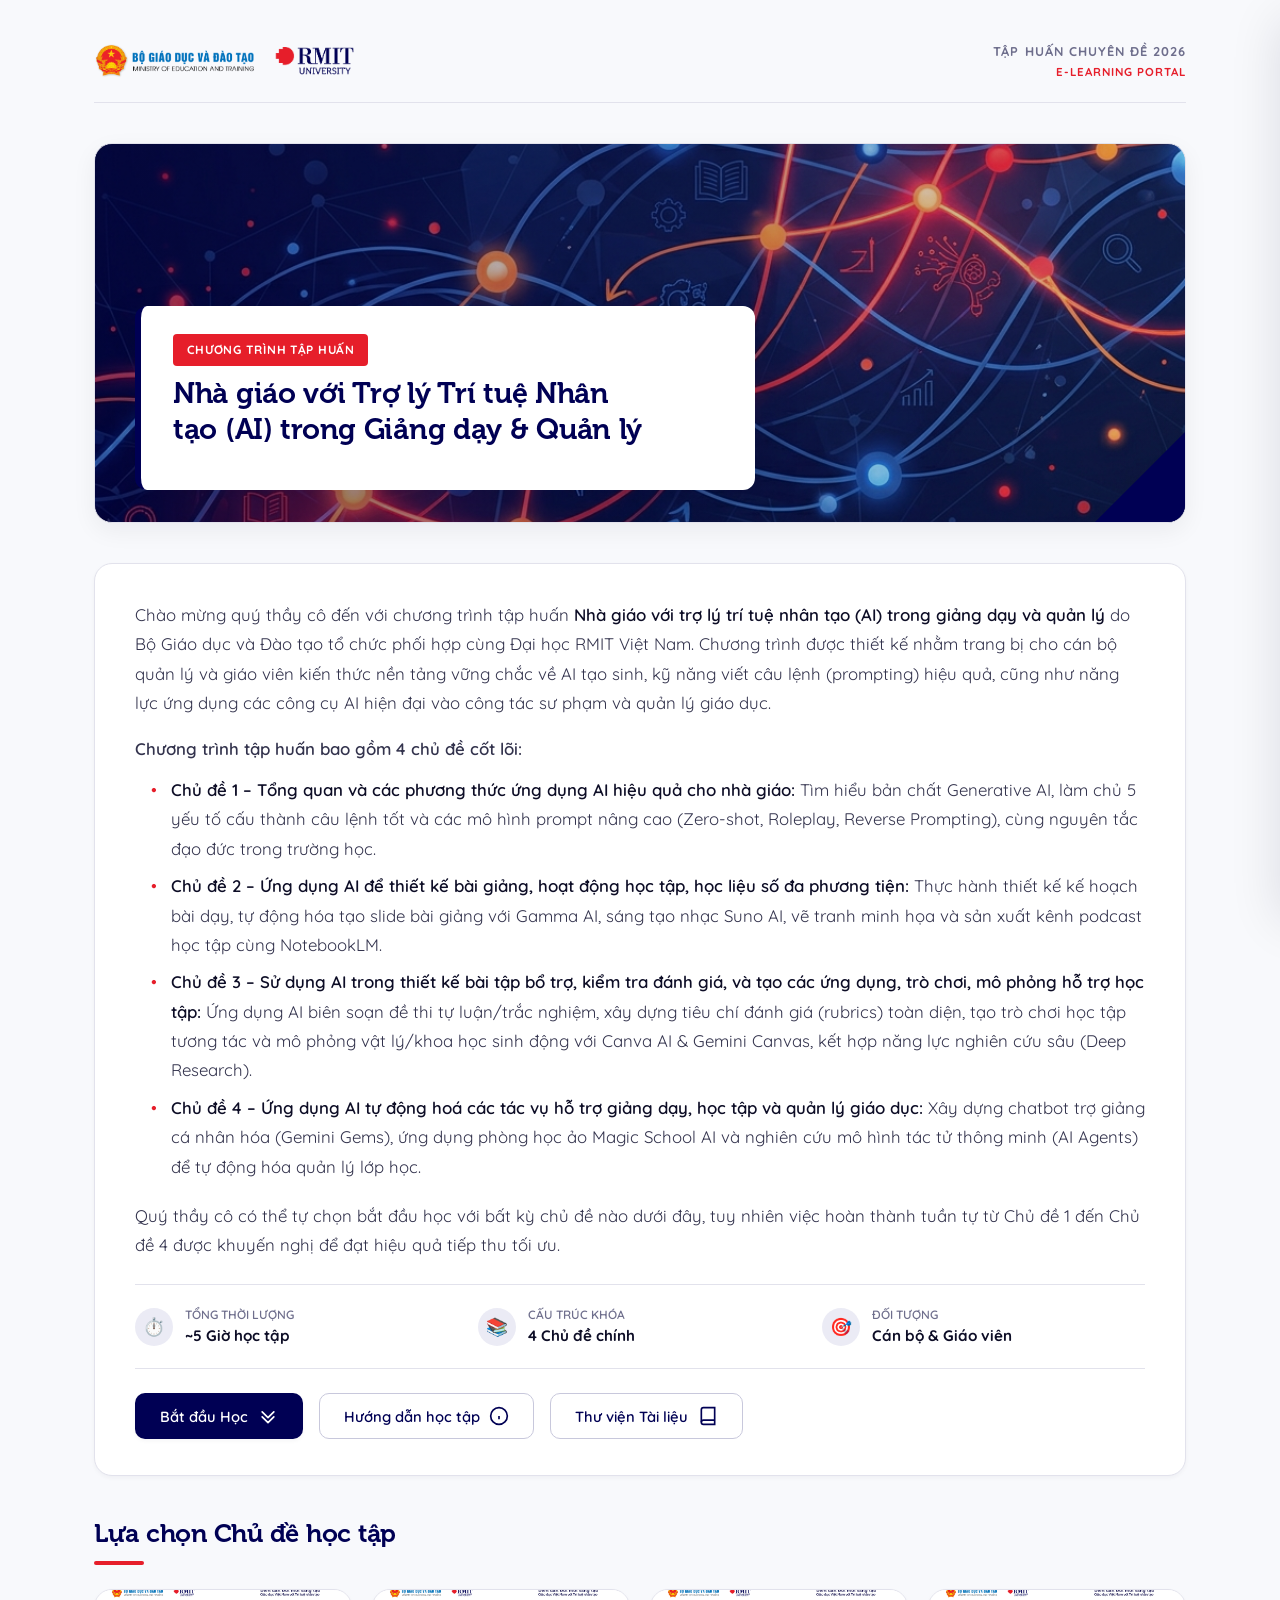
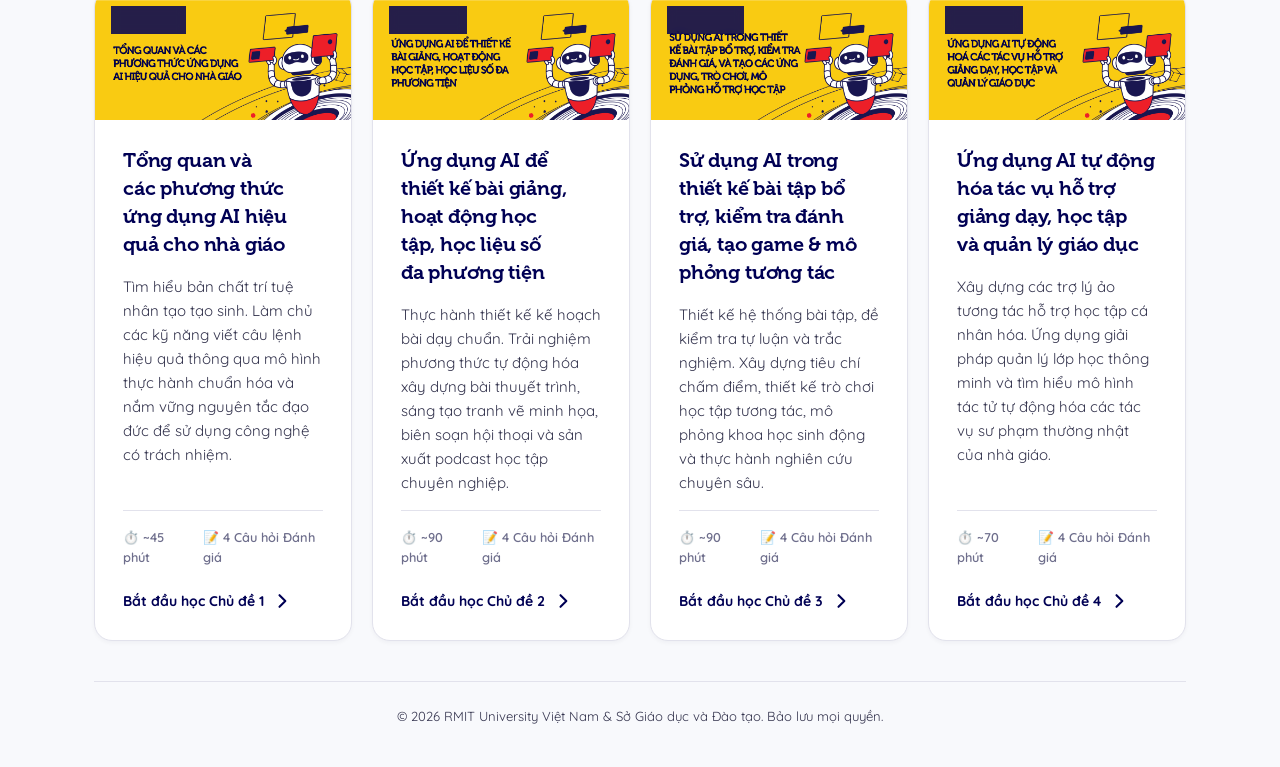
==== index.html @ 0f544765 "Initial release — EEAI2026 RMIT×MOET AI Teacher Training Portal 4 SCORM 1.2 modules (vanilla HTML/CS" ====
<!DOCTYPE html>
<html lang="vi">

<head>
  <meta charset="UTF-8">
  <meta name="viewport" content="width=device-width, initial-scale=1.0">
  <title>Trí tuệ Nhân tạo (AI) trong Giảng dạy & Quản lý - Cổng Khóa Học</title>

  <!-- Preconnect and load Google Fonts (Quicksand) -->
  <link rel="preconnect" href="https://fonts.googleapis.com">
  <link rel="preconnect" href="https://fonts.gstatic.com" crossorigin>
  <link href="https://fonts.googleapis.com/css2?family=Quicksand:wght@300;400;500;600;700&display=swap"
    rel="stylesheet">

  <link rel="stylesheet" href="styles.css?v=1">
</head>

<body>

  <div class="portal-container">

    <!-- Header Logo Section -->
    <header class="portal-header">
      <div class="logo-row">
        <img src="logo_MOET.png" class="logo-img logo-moet" alt="Logo Bộ Giáo dục và Đào tạo" />
        <img src="logo_RMIT.png" class="logo-img logo-rmit" alt="Logo RMIT" />
      </div>
      <div class="header-meta">
        Tập Huấn Chuyên Đề 2026<br>
        <span style="color: var(--rmit-red); font-size: 0.72rem;">E-Learning Portal</span>
      </div>
    </header>

    <!-- Canvas Style Title Banner -->
    <section class="course-banner">
      <div class="banner-overlay"></div>

      <div class="banner-card">
        <span class="banner-subtitle">Chương Trình Tập Huấn</span>
        <h1 class="banner-title">Nhà giáo với Trợ lý Trí tuệ Nhân tạo (AI) trong Giảng dạy & Quản lý</h1>
      </div>

      <div class="banner-brandmark"></div>
    </section>

    <!-- Course Quick Summary Card -->
    <section class="summary-card">
      <div class="summary-text">
        <p style="margin-bottom: 1rem;">
          Chào mừng quý thầy cô đến với chương trình tập huấn <strong>Nhà giáo với trợ lý trí tuệ nhân tạo (AI) trong
            giảng dạy và quản lý</strong> do Bộ Giáo dục và Đào tạo tổ chức phối hợp cùng Đại học RMIT Việt Nam. Chương
          trình được thiết kế nhằm trang bị cho cán bộ quản lý và giáo viên kiến thức nền tảng vững chắc về AI tạo sinh,
          kỹ năng viết câu lệnh (prompting) hiệu quả, cũng như năng lực ứng dụng các công cụ AI hiện đại vào công tác sư
          phạm và quản lý giáo dục.
        </p>
        <p style="margin-bottom: 0.75rem; font-weight: 600;">
          Chương trình tập huấn bao gồm 4 chủ đề cốt lõi:
        </p>
        <ul
          style="list-style-type: none; padding-left: 1rem; margin-bottom: 1.25rem; display: flex; flex-direction: column; gap: 0.5rem;">
          <li style="position: relative; padding-left: 1.25rem;">
            <span style="position: absolute; left: 0; color: var(--rmit-red);">•</span>
            <strong>Chủ đề 1 – Tổng quan và các phương thức ứng dụng AI hiệu quả cho nhà giáo:</strong> Tìm hiểu bản chất Generative AI, làm chủ 5 yếu tố
            cấu thành câu lệnh tốt và các mô hình prompt nâng cao (Zero-shot, Roleplay, Reverse Prompting), cùng nguyên
            tắc đạo đức trong trường học.
          </li>
          <li style="position: relative; padding-left: 1.25rem;">
            <span style="position: absolute; left: 0; color: var(--rmit-red);">•</span>
            <strong>Chủ đề 2 – Ứng dụng AI để thiết kế bài giảng, hoạt động học tập, học liệu số đa phương tiện:</strong> Thực hành thiết kế kế hoạch bài
            dạy, tự động hóa tạo slide bài giảng với Gamma AI, sáng tạo nhạc Suno AI, vẽ tranh minh họa và sản xuất kênh
            podcast học tập cùng NotebookLM.
          </li>
          <li style="position: relative; padding-left: 1.25rem;">
            <span style="position: absolute; left: 0; color: var(--rmit-red);">•</span>
            <strong>Chủ đề 3 – Sử dụng AI trong thiết kế bài tập bổ trợ, kiểm tra đánh giá, và tạo các ứng dụng, trò chơi, mô phỏng hỗ trợ học tập:</strong> Ứng dụng AI biên soạn đề thi tự
            luận/trắc nghiệm, xây dựng tiêu chí đánh giá (rubrics) toàn diện, tạo trò chơi học tập tương tác và mô phỏng
            vật lý/khoa học sinh động với Canva AI & Gemini Canvas, kết hợp năng lực nghiên cứu sâu (Deep Research).
          </li>
          <li style="position: relative; padding-left: 1.25rem;">
            <span style="position: absolute; left: 0; color: var(--rmit-red);">•</span>
            <strong>Chủ đề 4 – Ứng dụng AI tự động hoá các tác vụ hỗ trợ giảng dạy, học tập và quản lý giáo dục:</strong> Xây dựng chatbot trợ giảng cá nhân hóa (Gemini
            Gems), ứng dụng phòng học ảo Magic School AI và nghiên cứu mô hình tác tử thông minh (AI Agents) để tự động
            hóa quản lý lớp học.
          </li>
        </ul>
        <p>
          Quý thầy cô có thể tự chọn bắt đầu học với bất kỳ chủ đề nào dưới đây, tuy nhiên việc hoàn thành tuần tự từ
          Chủ đề 1 đến Chủ đề 4 được khuyến nghị để đạt hiệu quả tiếp thu tối ưu.
        </p>
      </div>

      <!-- Key Metadata Stats -->
      <div class="summary-meta-grid">
        <div class="meta-item">
          <div class="meta-icon">⏱️</div>
          <div class="meta-info">
            <span class="meta-label">Tổng thời lượng</span>
            <span class="meta-value">~5 Giờ học tập</span>
          </div>
        </div>
        <div class="meta-item">
          <div class="meta-icon">📚</div>
          <div class="meta-info">
            <span class="meta-label">Cấu trúc khóa</span>
            <span class="meta-value">4 Chủ đề chính</span>
          </div>
        </div>
        <div class="meta-item">
          <div class="meta-icon">🎯</div>
          <div class="meta-info">
            <span class="meta-label">Đối tượng</span>
            <span class="meta-value">Cán bộ & Giáo viên</span>
          </div>
        </div>
      </div>

      <!-- Quick Action Buttons -->
      <div class="button-group">
        <button class="btn btn-primary" id="btn-scroll-modules">
          Bắt đầu Học
          <svg class="icon" fill="none" stroke="currentColor" viewBox="0 0 24 24" stroke-width="2">
            <path stroke-linecap="round" stroke-linejoin="round" d="M19 13l-7 7-7-7m14-6l-7 7-7-7" />
          </svg>
        </button>
        <button class="btn btn-secondary" id="btn-open-guide">
          Hướng dẫn học tập
          <svg class="icon" fill="none" stroke="currentColor" viewBox="0 0 24 24" stroke-width="2">
            <circle cx="12" cy="12" r="10"></circle>
            <line x1="12" y1="16" x2="12" y2="12"></line>
            <line x1="12" y1="8" x2="12.01" y2="8"></line>
          </svg>
        </button>
        <button class="btn btn-secondary" id="btn-toggle-resources">
          Thư viện Tài liệu
          <svg class="icon" fill="none" stroke="currentColor" viewBox="0 0 24 24" stroke-width="2">
            <path d="M4 19.5A2.5 2.5 0 0 1 6.5 17H20" />
            <path d="M6.5 2H20v20H6.5A2.5 2.5 0 0 1 4 19.5v-15A2.5 2.5 0 0 1 6.5 2z" />
          </svg>
        </button>
      </div>
    </section>

    <!-- Modules Navigation Section -->
    <section class="modules-section" id="modules-selection">
      <div class="section-title-wrapper">
        <h2 class="section-title">Lựa chọn Chủ đề học tập</h2>
      </div>

      <div class="modules-grid">

        <!-- Module 1 Card -->
        <article class="module-card" data-url="module1_v5/index.html">
          <div class="module-img-container">
            <img src="home_ws1.png" alt="Chủ đề 1" class="module-img" />
            <span class="module-tag">Chủ đề 1</span>
          </div>
          <div class="module-card-body">
            <h3 class="module-title">
              <a href="module1_v5/index.html" class="module-title-link">Tổng quan và các phương thức ứng dụng AI hiệu
                quả cho nhà giáo</a>
            </h3>
            <p class="module-desc">
              Tìm hiểu bản chất trí tuệ nhân tạo tạo sinh. Làm chủ các kỹ năng viết câu lệnh hiệu quả thông qua mô hình
              thực hành chuẩn hóa và nắm vững nguyên tắc đạo đức để sử dụng công nghệ có trách nhiệm.
            </p>
            <div class="module-meta">
              <span class="module-meta-item">⏱️ ~45 phút</span>
              <span class="module-meta-item">📝 4 Câu hỏi Đánh giá</span>
            </div>
            <div class="module-btn-row">
              <span class="module-cta-btn">
                Bắt đầu học Chủ đề 1
                <svg class="icon" fill="none" stroke="currentColor" viewBox="0 0 24 24" stroke-width="2.5">
                  <path stroke-linecap="round" stroke-linejoin="round" d="M9 5l7 7-7 7" />
                </svg>
              </span>
            </div>
          </div>
        </article>

        <!-- Module 2 Card -->
        <article class="module-card" data-url="module2_v1/index.html">
          <div class="module-img-container">
            <img src="home_ws2.png" alt="Chủ đề 2" class="module-img" />
            <span class="module-tag">Chủ đề 2</span>
          </div>
          <div class="module-card-body">
            <h3 class="module-title">
              <a href="module2_v1/index.html" class="module-title-link">Ứng dụng AI để thiết kế bài giảng, hoạt động học
                tập, học liệu số đa phương tiện</a>
            </h3>
            <p class="module-desc">
              Thực hành thiết kế kế hoạch bài dạy chuẩn. Trải nghiệm phương thức tự động hóa xây dựng bài thuyết trình,
              sáng tạo tranh vẽ minh họa, biên soạn hội thoại và sản xuất podcast học tập chuyên nghiệp.
            </p>
            <div class="module-meta">
              <span class="module-meta-item">⏱️ ~90 phút</span>
              <span class="module-meta-item">📝 4 Câu hỏi Đánh giá</span>
            </div>
            <div class="module-btn-row">
              <span class="module-cta-btn">
                Bắt đầu học Chủ đề 2
                <svg class="icon" fill="none" stroke="currentColor" viewBox="0 0 24 24" stroke-width="2.5">
                  <path stroke-linecap="round" stroke-linejoin="round" d="M9 5l7 7-7 7" />
                </svg>
              </span>
            </div>
          </div>
        </article>

        <!-- Module 3 Card -->
        <article class="module-card" data-url="module3_v1/index.html">
          <div class="module-img-container">
            <img src="home_ws3.png" alt="Chủ đề 3" class="module-img" />
            <span class="module-tag">Chủ đề 3</span>
          </div>
          <div class="module-card-body">
            <h3 class="module-title">
              <a href="module3_v1/index.html" class="module-title-link">Sử dụng AI trong thiết kế bài tập bổ trợ, kiểm
                tra đánh giá, tạo game & mô phỏng tương tác</a>
            </h3>
            <p class="module-desc">
              Thiết kế hệ thống bài tập, đề kiểm tra tự luận và trắc nghiệm. Xây dựng tiêu chí chấm điểm, thiết kế trò
              chơi học tập tương tác, mô phỏng khoa học sinh động và thực hành nghiên cứu chuyên sâu.
            </p>
            <div class="module-meta">
              <span class="module-meta-item">⏱️ ~90 phút</span>
              <span class="module-meta-item">📝 4 Câu hỏi Đánh giá</span>
            </div>
            <div class="module-btn-row">
              <span class="module-cta-btn">
                Bắt đầu học Chủ đề 3
                <svg class="icon" fill="none" stroke="currentColor" viewBox="0 0 24 24" stroke-width="2.5">
                  <path stroke-linecap="round" stroke-linejoin="round" d="M9 5l7 7-7 7" />
                </svg>
              </span>
            </div>
          </div>
        </article>

        <!-- Module 4 Card -->
        <article class="module-card" data-url="module4_v1/index.html">
          <div class="module-img-container">
            <img src="home_ws4.png" alt="Chủ đề 4" class="module-img" />
            <span class="module-tag">Chủ đề 4</span>
          </div>
          <div class="module-card-body">
            <h3 class="module-title">
              <a href="module4_v1/index.html" class="module-title-link">Ứng dụng AI tự động hóa tác vụ hỗ trợ giảng dạy,
                học tập và quản lý giáo dục</a>
            </h3>
            <p class="module-desc">
              Xây dựng các trợ lý ảo tương tác hỗ trợ học tập cá nhân hóa. Ứng dụng giải pháp quản lý lớp học thông minh
              và tìm hiểu mô hình tác tử tự động hóa các tác vụ sư phạm thường nhật của nhà giáo.
            </p>
            <div class="module-meta">
              <span class="module-meta-item">⏱️ ~70 phút</span>
              <span class="module-meta-item">📝 4 Câu hỏi Đánh giá</span>
            </div>
            <div class="module-btn-row">
              <span class="module-cta-btn">
                Bắt đầu học Chủ đề 4
                <svg class="icon" fill="none" stroke="currentColor" viewBox="0 0 24 24" stroke-width="2.5">
                  <path stroke-linecap="round" stroke-linejoin="round" d="M9 5l7 7-7 7" />
                </svg>
              </span>
            </div>
          </div>
        </article>

      </div>
    </section>

    <!-- Footer Copyright -->
    <footer class="portal-footer">
      <p>&copy; 2026 RMIT University Việt Nam &amp; Sở Giáo dục và Đào tạo. Bảo lưu mọi quyền.</p>
    </footer>

  </div>

  <!-- Resource Library Drawer Overlay & Panel -->
  <div class="drawer-overlay" id="resources-drawer-overlay"></div>
  <aside class="drawer" id="resources-drawer">
    <div class="drawer-header">
      <h3>Thư viện Tài liệu Tham khảo</h3>
      <button class="btn-close" id="btn-close-resources" aria-label="Đóng thư viện">&times;</button>
    </div>
    <div class="drawer-content">

      <div class="resource-section">
        <h4>Tài liệu Chủ đề 1</h4>
        <ul class="resource-list">
          <li>
            <a href="https://aiforeducation.io/" target="_blank" rel="noopener noreferrer" class="resource-link">
              <span class="file-icon">🌐</span>
              <div class="resource-info">
                <span class="res-title">Sổ tay hướng dẫn viết Prompt</span>
                <span class="res-desc">Tổng hợp kỹ năng viết prompt và các mẫu câu lệnh thực tế từ AI for
                  Education.</span>
              </div>
            </a>
          </li>
          <li>
            <a href="https://www.youtube.com/watch?v=RajKtdz9TYw" target="_blank" rel="noopener noreferrer"
              class="resource-link">
              <span class="file-icon">📺</span>
              <div class="resource-info">
                <span class="res-title">Video: Tổng quan về AI tạo sinh</span>
                <span class="res-desc">Tìm hiểu nguyên lý cơ bản đằng sau các chatbot AI phổ biến.</span>
              </div>
            </a>
          </li>
          <li>
            <a href="https://www.youtube.com/watch?v=7GvIjNuJXMk" target="_blank" rel="noopener noreferrer"
              class="resource-link">
              <span class="file-icon">📺</span>
              <div class="resource-info">
                <span class="res-title">Video: AI hỗ trợ soạn giáo án</span>
                <span class="res-desc">Minh họa thực tế AI hỗ trợ lên kế hoạch hoạt động nhóm.</span>
              </div>
            </a>
          </li>
        </ul>
      </div>

      <div class="resource-section">
        <h4>Tài liệu Chủ đề 2 (Tải file PDF)</h4>
        <ul class="resource-list">
          <li>
            <a href="./module2_v1/module2_p1.pdf" target="_blank" class="resource-link">
              <span class="file-icon">📕</span>
              <div class="resource-info">
                <span class="res-title">PDF: Lập kế hoạch bài dạy</span>
                <span class="res-desc">Tài liệu chi tiết hướng dẫn giáo án minh họa vòng tuần hoàn của nước.</span>
              </div>
            </a>
          </li>
          <li>
            <a href="./module2_v1/module2_p2.pdf" target="_blank" class="resource-link">
              <span class="file-icon">📙</span>
              <div class="resource-info">
                <span class="res-title">PDF: Thiết kế Slide bằng Gamma AI</span>
                <span class="res-desc">Hướng dẫn chi tiết các bước tạo bài thuyết trình tự động chỉ trong vài
                  phút.</span>
              </div>
            </a>
          </li>
          <li>
            <a href="./module2_v1/module2_p3.pdf" target="_blank" class="resource-link">
              <span class="file-icon">📘</span>
              <div class="resource-info">
                <span class="res-title">PDF: Tạo Học liệu Số đa phương tiện</span>
                <span class="res-desc">Hướng dẫn sử dụng Suno AI, tạo tranh vẽ, và viết hội thoại thông minh.</span>
              </div>
            </a>
          </li>
          <li>
            <a href="./module2_v1/module2_p4.pdf" target="_blank" class="resource-link">
              <span class="file-icon">📗</span>
              <div class="resource-info">
                <span class="res-title">PDF: Tạo Podcast bằng NotebookLM</span>
                <span class="res-desc">Hướng dẫn nạp tư liệu giáo khoa và tạo kênh audio đối thoại tự động.</span>
              </div>
            </a>
          </li>
        </ul>
      </div>

    </div>
  </aside>

  <!-- Program Guide Modal Overlay & Panel -->
  <div class="modal-overlay" id="guide-modal-overlay">
    <div class="modal">
      <div class="modal-header">
        <h3>Hướng dẫn Chương trình Tập huấn</h3>
        <button class="btn-close" id="btn-close-guide" aria-label="Đóng hướng dẫn">&times;</button>
      </div>
      <div class="modal-body">

        <div class="guide-block">
          <h4>🎯 Mục tiêu tập huấn</h4>
          <p>Trang bị kiến thức và kỹ năng thực tế giúp cán bộ quản lý, giáo viên ứng dụng AI hiệu quả nhằm giảm tải
            thời gian chuẩn bị học liệu, thiết kế hoạt động học tập phong phú, thu hút học sinh và nâng cao hiệu quả
            quản trị lớp học.</p>
        </div>

        <div class="guide-block">
          <h4>💡 Hướng dẫn lộ trình học</h4>
          <ul>
            <li>Khóa học gồm 4 chủ đề chính chạy độc lập. Quý thầy cô có thể tự chọn bắt đầu học ở bất kỳ chủ đề nào.
            </li>
            <li>Khuyến nghị học theo lộ trình tuần tự từ Chủ đề 1 (Nền tảng & Viết prompt) đến Chủ đề 4 (Tự động hóa &
              AI Agent) để tích lũy kiến thức liền mạch và toàn diện nhất.</li>
          </ul>
        </div>

        <div class="guide-block">
          <h4>✔️ Tiêu chí hoàn thành</h4>
          <p>Ở cuối mỗi chủ đề học tập sẽ có phần Đánh giá ngắn (Quiz) gồm 4 câu hỏi. Thầy cô cần hoàn thành với điểm số
            tối thiểu <strong>75% (đúng 3/4 câu trở lên)</strong> để được hệ thống ghi nhận hoàn thành chủ đề đó.</p>
        </div>

      </div>
      <div class="modal-footer">
        <button class="btn btn-primary" id="btn-close-guide-footer">Tôi đã hiểu</button>
      </div>
    </div>
  </div>

  <script src="app.js?v=1"></script>
</body>

</html>
---- styles.css ----
/* ============================================================
   Course Navigation Landing Page — RMIT E-Learning Portal
   Audience: Vietnamese teachers. Clean, premium, modern.
   ============================================================ */

/* MuseoRMITVN — RMIT brand heading font (all weights) */
@font-face {
  font-family: 'MuseoRMITVN';
  src: url('Font/MuseoRMITVN-300.otf') format('opentype');
  font-weight: 300;
  font-style: normal;
  font-display: swap;
}
@font-face {
  font-family: 'MuseoRMITVN';
  src: url('Font/MuseoRMITVN-500.otf') format('opentype');
  font-weight: 500;
  font-style: normal;
  font-display: swap;
}
@font-face {
  font-family: 'MuseoRMITVN';
  src: url('Font/MuseoRMITVN-700.otf') format('opentype');
  font-weight: 700;
  font-style: normal;
  font-display: swap;
}

/* ---------- Design Tokens ---------- */
:root {
  /* — RMIT Brand Colours — */
  --rmit-blue: #000054;      /* RMIT Blue — primary */
  --rmit-red:  #E61E2A;      /* RMIT Red  — accent  */

  /* Neutrals */
  --bg:       #F8F9FC;       /* Light, clean slate background */
  --panel:    #ffffff;
  --bg-soft:  #F4F4F9;
  --bg-softer:#FAFAFC;

  /* Ink / text */
  --ink:   #0d0d26;          /* Ink — deep navy/black */
  --ink-2: #33334d;          /* body text */
  --ink-3: #6e6e8c;          /* muted labels */

  /* Lines */
  --line:   #E2E2EC;
  --line-2: #C8C8DC;

  /* Brand Interaction */
  --brand:       #000054;
  --brand-hover: #00003A;
  --brand-ink:   #000054;
  --brand-tint:  #EBEBF5;
  --brand-tint-2:#D6D6EC;

  /* Accent (RMIT Red) */
  --accent:       #E61E2A;
  --accent-hover: #C4191F;
  --accent-tint:  #FDECED;

  /* Semantic */
  --ok:      #1A7D4F;
  --ok-tint: #E7F3EC;

  /* Effects */
  --ring:      0 0 0 4px rgba(0, 0, 84, 0.14);
  --shadow-sm: 0 2px 4px rgba(0, 0, 40, 0.04);
  --shadow-md: 0 8px 24px rgba(0, 0, 40, 0.06);
  --shadow-lg: 0 20px 48px rgba(0, 0, 40, 0.12);

  /* Radius */
  --border-radius-sm: 8px;
  --border-radius-md: 12px;
  --border-radius-lg: 18px;

  --transition-speed: 0.4s;
  --transition-cubic: cubic-bezier(0.25, 1, 0.5, 1);
}

/* ---------- Basic Reset & Layout ---------- */
* { box-sizing: border-box; margin: 0; padding: 0; }

body {
  font-family: 'Quicksand', -apple-system, BlinkMacSystemFont, 'Segoe UI', Roboto, sans-serif;
  background-color: var(--bg);
  color: var(--ink);
  min-height: 100vh;
  display: flex;
  flex-direction: column;
  -webkit-font-smoothing: antialiased;
  text-rendering: optimizeLegibility;
  font-size: 16px;
  line-height: 1.6;
}

h1, h2, h3, h4, h5, h6 {
  font-family: 'MuseoRMITVN', 'Quicksand', Georgia, serif;
  font-weight: 500;
  letter-spacing: -0.01em;
  color: var(--rmit-blue);
  text-wrap: balance;
}

p {
  color: var(--ink-2);
}

strong { font-weight: 600; color: var(--ink); }
a { color: var(--brand); text-decoration: none; }

/* ---------- Main Container ---------- */
.portal-container {
  width: 100%;
  max-width: 1140px;
  margin: 0 auto;
  padding: 2.5rem 1.5rem;
  display: flex;
  flex-direction: column;
  gap: 2.5rem;
}

/* ---------- Logo Header Row ---------- */
.portal-header {
  display: flex;
  justify-content: space-between;
  align-items: center;
  border-bottom: 1px solid var(--line);
  padding-bottom: 1.25rem;
}

.logo-row {
  display: flex;
  align-items: center;
  gap: 0.85rem;
}

.logo-img {
  height: auto;
  max-height: 42px;
  object-fit: contain;
}

.logo-moet {
  max-width: 160px;
}

.logo-rmit {
  max-width: 110px;
}

.header-meta {
  font-size: 0.8rem;
  font-weight: 700;
  text-transform: uppercase;
  letter-spacing: 0.08em;
  color: var(--ink-3);
  text-align: right;
}

/* ---------- Course Banner (Canvas Style) ---------- */
.course-banner {
  position: relative;
  width: 100%;
  height: 380px;
  border-radius: var(--border-radius-lg);
  background: url('course_banner_bg.png') no-repeat center center;
  background-size: cover;
  border: 1px solid var(--line);
  box-shadow: var(--shadow-md);
  overflow: hidden;
}

.banner-overlay {
  position: absolute;
  inset: 0;
  background: linear-gradient(to right, rgba(0, 0, 84, 0.4), rgba(0, 0, 84, 0.1));
}

/* Floating Banner Card */
.banner-card {
  position: absolute;
  bottom: 2rem;
  left: 2.5rem;
  right: 2.5rem;
  max-width: 620px;
  background: var(--panel);
  padding: 1.75rem 2rem;
  border-radius: var(--border-radius-md);
  box-shadow: var(--shadow-lg);
  border-left: 6px solid var(--rmit-blue);
  z-index: 10;
  animation: slideInUp 0.8s var(--transition-cubic) both;
}

.banner-title {
  font-size: 1.8rem;
  font-weight: 700;
  color: var(--rmit-blue);
  line-height: 1.25;
  margin-bottom: 0.75rem;
}

.banner-subtitle {
  display: inline-block;
  background: var(--rmit-red);
  color: white;
  padding: 0.4rem 0.85rem;
  border-radius: 4px;
  font-size: 0.75rem;
  font-weight: 700;
  letter-spacing: 0.06em;
  text-transform: uppercase;
  margin-bottom: 0.75rem;
}

/* Corner RMIT Brandmark in Banner */
.banner-brandmark {
  position: absolute;
  bottom: 0;
  right: 0;
  width: 90px;
  height: 90px;
  background: var(--rmit-blue);
  clip-path: polygon(100% 0, 0 100%, 100% 100%);
  display: flex;
  align-items: flex-end;
  justify-content: flex-end;
  padding: 0.75rem;
  z-index: 5;
}

.banner-brandmark img {
  width: 32px;
  height: auto;
}

/* ---------- Quick Summary Card ---------- */
.summary-card {
  background: var(--panel);
  border: 1px solid var(--line);
  border-radius: var(--border-radius-lg);
  padding: 2.25rem 2.5rem;
  box-shadow: var(--shadow-sm);
  display: flex;
  flex-direction: column;
  gap: 1.5rem;
}

.summary-text {
  font-size: 1.05rem;
  line-height: 1.75;
  color: var(--ink-2);
}

.summary-meta-grid {
  display: grid;
  grid-template-columns: repeat(auto-fit, minmax(200px, 1fr));
  gap: 1.25rem;
  padding: 1.25rem 0;
  border-top: 1px solid var(--line);
  border-bottom: 1px solid var(--line);
}

.meta-item {
  display: flex;
  align-items: center;
  gap: 0.75rem;
}

.meta-icon {
  width: 38px;
  height: 38px;
  border-radius: 50%;
  background: var(--brand-tint);
  display: flex;
  align-items: center;
  justify-content: center;
  color: var(--brand);
  font-size: 1.1rem;
}

.meta-info {
  display: flex;
  flex-direction: column;
}

.meta-label {
  font-size: 0.75rem;
  color: var(--ink-3);
  font-weight: 600;
  text-transform: uppercase;
}

.meta-value {
  font-size: 0.95rem;
  font-weight: 700;
  color: var(--ink);
}

/* Action Buttons Group */
.button-group {
  display: flex;
  gap: 1rem;
  flex-wrap: wrap;
}

.btn {
  display: inline-flex;
  align-items: center;
  justify-content: center;
  gap: 0.6rem;
  padding: 0.75rem 1.5rem;
  font-family: inherit;
  font-weight: 600;
  font-size: 0.92rem;
  border-radius: 10px;
  border: 1px solid transparent;
  cursor: pointer;
  transition: all 0.22s var(--transition-cubic);
}

.btn-primary {
  background-color: var(--brand);
  color: white;
  box-shadow: var(--shadow-sm);
}

.btn-primary:hover {
  background-color: var(--brand-hover);
  transform: translateY(-2px);
  box-shadow: 0 4px 12px rgba(0, 0, 84, 0.2);
}

.btn-secondary {
  background-color: var(--panel);
  color: var(--brand);
  border-color: var(--line-2);
}

.btn-secondary:hover {
  background-color: var(--bg-soft);
  border-color: var(--brand);
  transform: translateY(-2px);
}

.icon {
  width: 20px;
  height: 20px;
}

/* ---------- Modules Section ---------- */
.section-title-wrapper {
  margin-bottom: 1.5rem;
}

.section-title {
  font-size: 1.6rem;
  font-weight: 700;
  color: var(--rmit-blue);
  position: relative;
  display: inline-block;
  padding-bottom: 0.5rem;
}

.section-title::after {
  content: "";
  position: absolute;
  left: 0;
  bottom: 0;
  width: 50px;
  height: 4px;
  background: var(--rmit-red);
  border-radius: 2px;
}

.modules-grid {
  display: grid;
  grid-template-columns: repeat(4, 1fr);
  gap: 1.25rem;
}

.module-card {
  background: var(--panel);
  border: 1px solid var(--line);
  border-radius: var(--border-radius-lg);
  overflow: hidden;
  box-shadow: var(--shadow-sm);
  display: flex;
  flex-direction: column;
  transition: all 0.3s var(--transition-cubic);
  cursor: pointer;
}

.module-card:hover {
  transform: translateY(-6px);
  border-color: var(--brand-tint-2);
  box-shadow: var(--shadow-lg);
}

.module-img-container {
  width: 100%;
  height: 130px;
  position: relative;
  overflow: hidden;
  background: var(--bg-soft);
}

.module-img {
  width: 100%;
  height: 100%;
  object-fit: cover;
  transition: transform 0.5s var(--transition-cubic);
}

.module-card:hover .module-img {
  transform: scale(1.04);
}

.module-tag {
  position: absolute;
  top: 1rem;
  left: 1rem;
  background: rgba(0, 0, 84, 0.85);
  backdrop-filter: blur(4px);
  color: white;
  padding: 0.3rem 0.75rem;
  border-radius: 99px;
  font-size: 0.72rem;
  font-weight: 700;
  letter-spacing: 0.03em;
  text-transform: uppercase;
}

.module-card-body {
  padding: 1.75rem;
  display: flex;
  flex-direction: column;
  flex: 1;
  gap: 0.9rem;
}

.module-title {
  min-height: 7rem;
  display: flex;
  align-items: flex-start;
}

.module-title-link {
  font-size: 1.25rem;
  font-weight: 700;
  color: var(--rmit-blue);
  line-height: 1.4;
  text-decoration: underline;
  text-decoration-color: transparent;
  transition: text-decoration-color 0.2s, color 0.2s;
}

.module-card:hover .module-title-link {
  color: var(--accent);
  text-decoration-color: var(--accent);
}

.module-desc {
  font-size: 0.94rem;
  color: var(--ink-2);
  line-height: 1.6;
  flex: 1;
}

.module-meta {
  display: flex;
  gap: 1rem;
  font-size: 0.8rem;
  color: var(--ink-3);
  font-weight: 600;
  border-top: 1px solid var(--line);
  padding-top: 1rem;
}

.module-meta-item {
  display: flex;
  align-items: center;
  gap: 0.4rem;
}

.module-btn-row {
  display: flex;
  justify-content: flex-start;
  margin-top: 0.5rem;
}

.module-cta-btn {
  display: inline-flex;
  align-items: center;
  gap: 0.5rem;
  font-weight: 700;
  font-size: 0.88rem;
  color: var(--brand);
  transition: all 0.2s;
}

.module-card:hover .module-cta-btn {
  color: var(--accent);
}

.module-cta-btn svg {
  transition: transform 0.2s;
}

.module-card:hover .module-cta-btn svg {
  transform: translateX(4px);
}

/* ---------- Drawer Component (Tài liệu tham khảo) ---------- */
.drawer-overlay {
  position: fixed;
  inset: 0;
  background: rgba(0, 0, 40, 0.45);
  backdrop-filter: blur(4px);
  z-index: 998;
  opacity: 0;
  pointer-events: none;
  transition: opacity 0.3s ease;
}

.drawer-overlay.open {
  opacity: 1;
  pointer-events: auto;
}

.drawer {
  position: fixed;
  top: 0;
  right: 0;
  bottom: 0;
  width: 100%;
  max-width: 440px;
  background: var(--panel);
  z-index: 999;
  box-shadow: var(--shadow-lg);
  display: flex;
  flex-direction: column;
  transform: translateX(100%);
  transition: transform var(--transition-speed) var(--transition-cubic);
}

.drawer.open {
  transform: translateX(0);
}

.drawer-header {
  padding: 1.5rem;
  border-bottom: 1px solid var(--line);
  display: flex;
  justify-content: space-between;
  align-items: center;
}

.drawer-header h3 {
  font-size: 1.2rem;
  font-weight: 700;
  color: var(--rmit-blue);
}

.btn-close {
  background: none;
  border: none;
  font-size: 1.8rem;
  font-weight: 300;
  cursor: pointer;
  color: var(--ink-3);
  transition: color 0.2s;
  width: 36px;
  height: 36px;
  display: flex;
  align-items: center;
  justify-content: center;
  border-radius: 50%;
}

.btn-close:hover {
  color: var(--accent);
  background: var(--bg-soft);
}

.drawer-content {
  padding: 1.5rem;
  overflow-y: auto;
  flex: 1;
  display: flex;
  flex-direction: column;
  gap: 1.5rem;
}

.resource-section {
  display: flex;
  flex-direction: column;
  gap: 0.8rem;
}

.resource-section h4 {
  font-size: 0.88rem;
  text-transform: uppercase;
  letter-spacing: 0.05em;
  color: var(--rmit-red);
  font-weight: 700;
  border-bottom: 1px solid var(--line);
  padding-bottom: 0.4rem;
}

.resource-list {
  list-style: none;
  display: flex;
  flex-direction: column;
  gap: 0.75rem;
}

.resource-link {
  display: flex;
  align-items: flex-start;
  gap: 0.85rem;
  padding: 0.75rem;
  border-radius: var(--border-radius-sm);
  background: var(--bg-softer);
  border: 1px solid var(--line);
  transition: all 0.2s;
}

.resource-link:hover {
  background: var(--brand-tint);
  border-color: var(--brand-tint-2);
}

.file-icon {
  font-size: 1.3rem;
  flex-shrink: 0;
  margin-top: 0.1rem;
}

.resource-info {
  display: flex;
  flex-direction: column;
  gap: 0.2rem;
}

.res-title {
  font-size: 0.9rem;
  font-weight: 600;
  color: var(--ink);
}

.res-desc {
  font-size: 0.78rem;
  color: var(--ink-3);
  line-height: 1.4;
}

/* ---------- Modal Component (Hướng dẫn chương trình) ---------- */
.modal-overlay {
  position: fixed;
  inset: 0;
  background: rgba(0, 0, 40, 0.45);
  backdrop-filter: blur(4px);
  z-index: 998;
  opacity: 0;
  pointer-events: none;
  transition: opacity 0.3s ease;
  display: flex;
  align-items: center;
  justify-content: center;
  padding: 1.5rem;
}

.modal-overlay.open {
  opacity: 1;
  pointer-events: auto;
}

.modal {
  background: var(--panel);
  border-radius: var(--border-radius-lg);
  width: 100%;
  max-width: 600px;
  max-height: 85vh;
  box-shadow: var(--shadow-lg);
  border: 1px solid var(--line);
  display: flex;
  flex-direction: column;
  transform: scale(0.95);
  opacity: 0;
  transition: all 0.3s var(--transition-cubic);
}

.modal-overlay.open .modal {
  transform: scale(1);
  opacity: 1;
}

.modal-header {
  padding: 1.5rem 1.75rem;
  border-bottom: 1px solid var(--line);
  display: flex;
  justify-content: space-between;
  align-items: center;
}

.modal-header h3 {
  font-size: 1.25rem;
  font-weight: 700;
  color: var(--rmit-blue);
}

.modal-body {
  padding: 1.75rem;
  overflow-y: auto;
  display: flex;
  flex-direction: column;
  gap: 1.25rem;
}

.guide-block h4 {
  font-size: 1rem;
  font-weight: 700;
  color: var(--brand);
  margin-bottom: 0.5rem;
}

.guide-block p, .guide-block li {
  font-size: 0.94rem;
  color: var(--ink-2);
  line-height: 1.6;
}

.guide-block ul {
  padding-left: 1.25rem;
  margin-top: 0.4rem;
}

.modal-footer {
  padding: 1.25rem 1.75rem;
  border-top: 1px solid var(--line);
  display: flex;
  justify-content: flex-end;
}

/* ---------- Portal Footer ---------- */
.portal-footer {
  border-top: 1px solid var(--line);
  padding-top: 1.5rem;
  text-align: center;
  font-size: 0.82rem;
  color: var(--ink-3);
  margin-top: auto;
}

/* ---------- Animations ---------- */
@keyframes slideInUp {
  from {
    transform: translateY(24px);
    opacity: 0;
  }
  to {
    transform: translateY(0);
    opacity: 1;
  }
}

/* ---------- Responsive Adjustments ---------- */
@media (max-width: 1024px) {
  .modules-grid {
    grid-template-columns: repeat(2, 1fr);
    gap: 1.25rem;
  }
}

@media (max-width: 680px) {
  .modules-grid {
    grid-template-columns: 1fr;
    gap: 1.25rem;
  }
}

@media (max-width: 768px) {
  .portal-container {
    padding: 1.5rem 1rem;
    gap: 1.5rem;
  }

  .course-banner {
    height: auto;
    min-height: 220px;
    display: flex;
    flex-direction: column;
    justify-content: flex-end;
    padding: 1.5rem;
  }

  .banner-overlay {
    background: linear-gradient(to top, rgba(0, 0, 84, 0.8), rgba(0, 0, 84, 0.2));
  }

  .banner-card {
    position: static;
    max-width: 100%;
    padding: 1.25rem 1.5rem;
    border-radius: var(--border-radius-sm);
  }

  .banner-title {
    font-size: 1.4rem;
  }

  .banner-brandmark {
    display: none; /* Hide to prevent overlaying text on mobile */
  }

  .summary-card {
    padding: 1.5rem;
  }

  .summary-text {
    font-size: 0.96rem;
  }
}
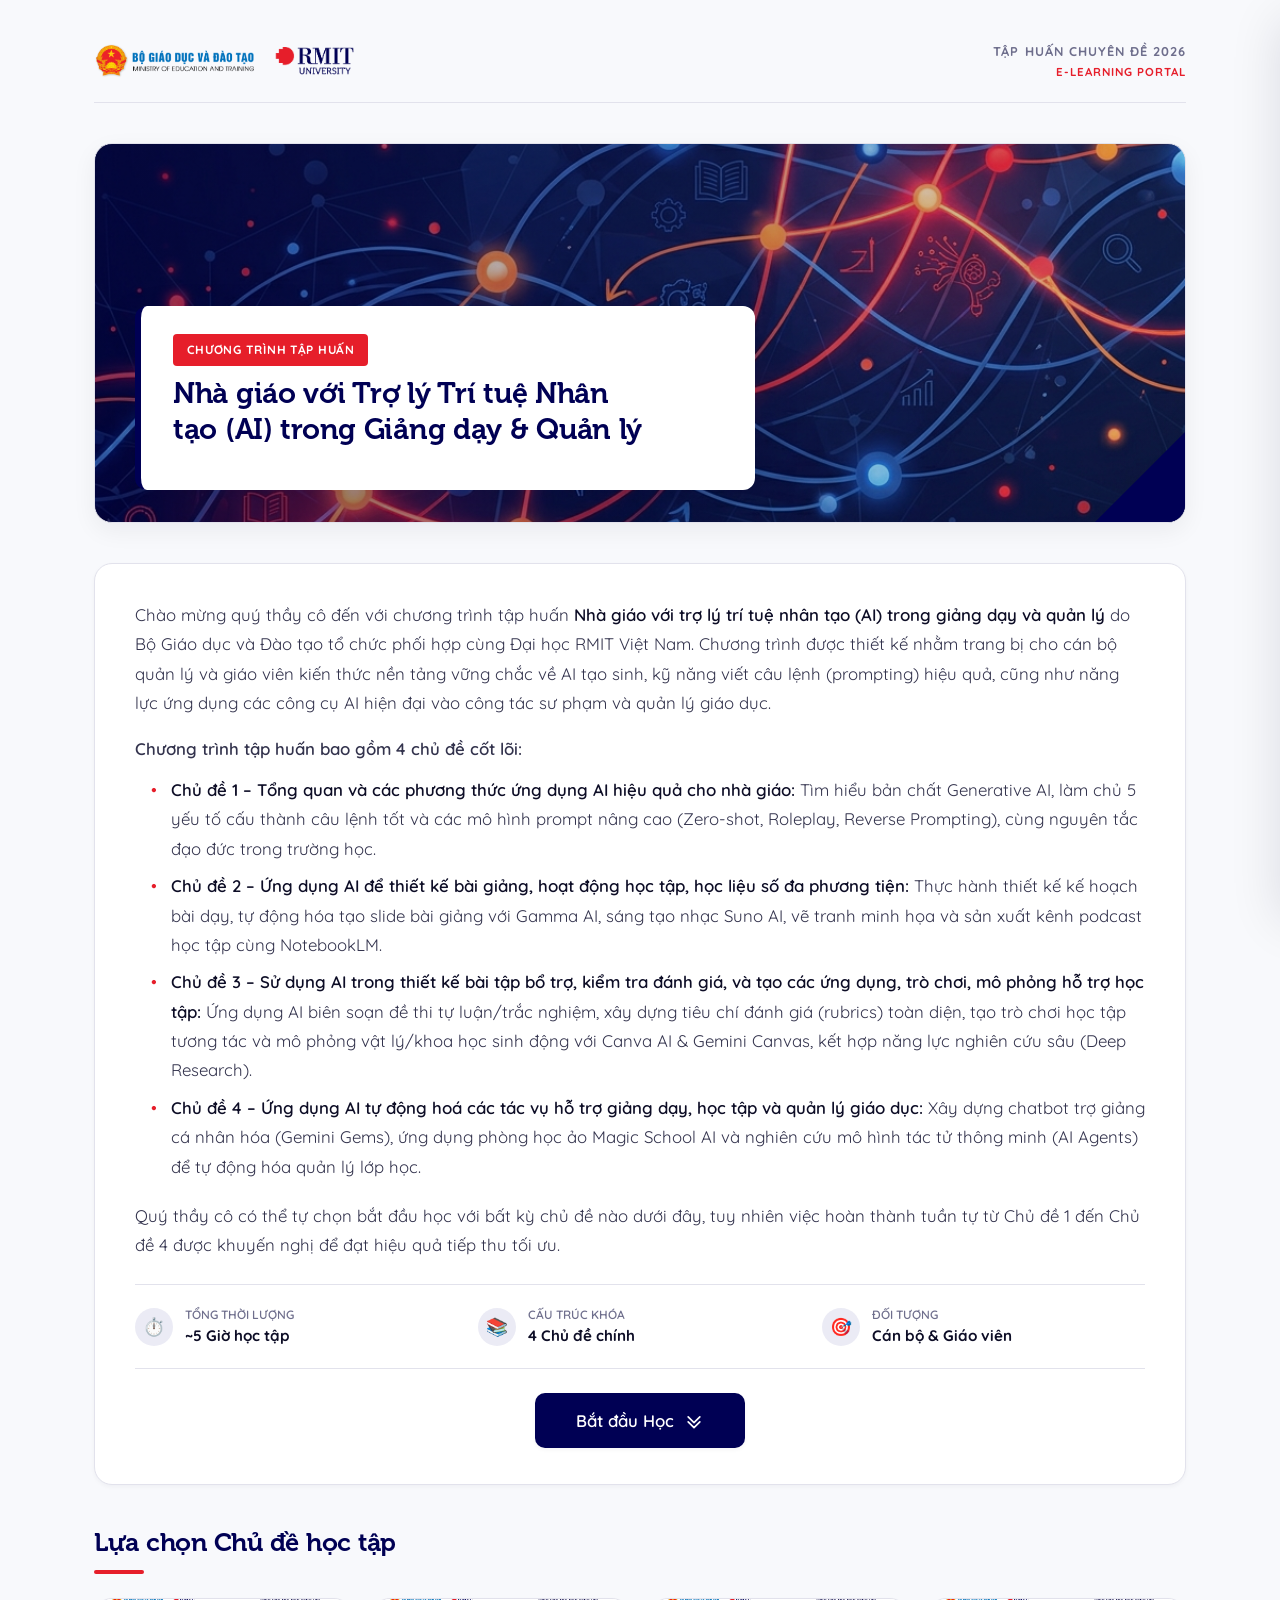
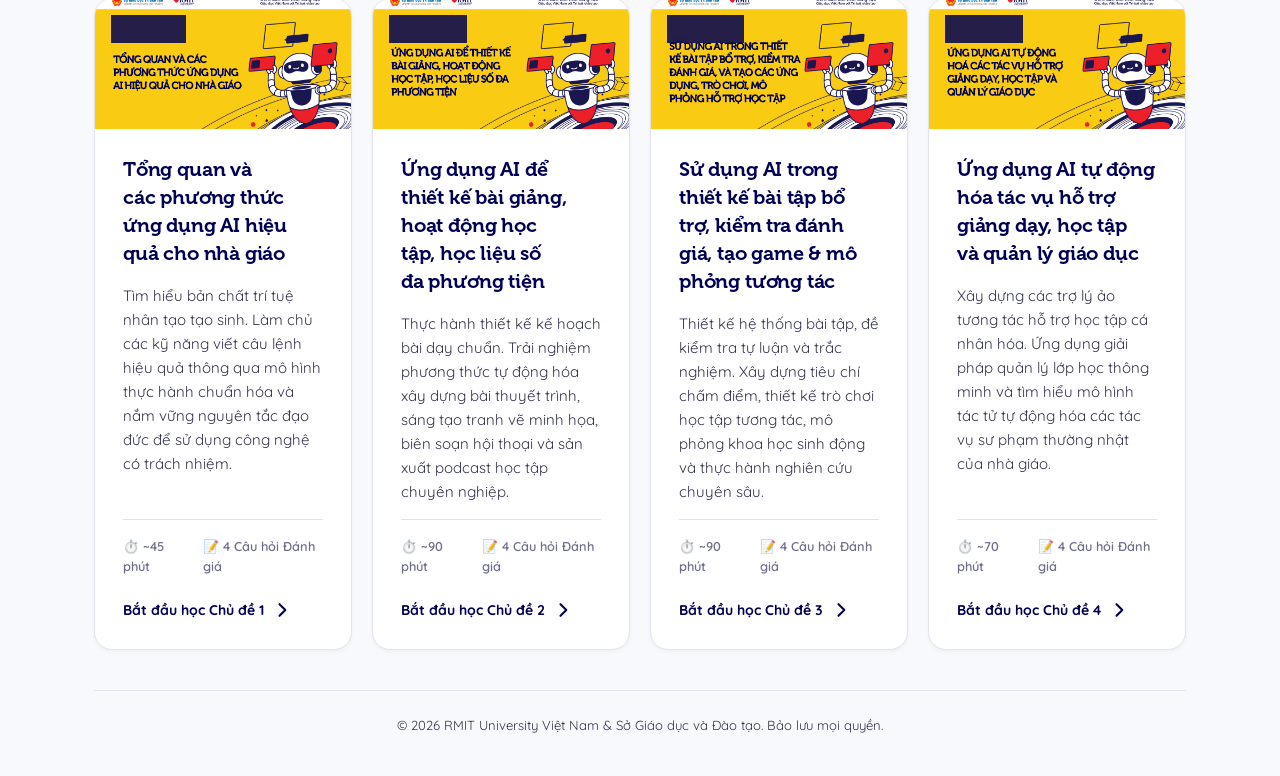
==== commit 301539a2: "Remove guide/library buttons from homepage hero; centre Bắt đầu Học" ====
--- a/index.html
+++ b/index.html
@@ -115,26 +115,11 @@
       </div>
 
       <!-- Quick Action Buttons -->
-      <div class="button-group">
-        <button class="btn btn-primary" id="btn-scroll-modules">
+      <div class="button-group" style="justify-content: center;">
+        <button class="btn btn-primary" id="btn-scroll-modules" style="padding: 1rem 2.5rem; font-size: 1.05rem;">
           Bắt đầu Học
           <svg class="icon" fill="none" stroke="currentColor" viewBox="0 0 24 24" stroke-width="2">
             <path stroke-linecap="round" stroke-linejoin="round" d="M19 13l-7 7-7-7m14-6l-7 7-7-7" />
-          </svg>
-        </button>
-        <button class="btn btn-secondary" id="btn-open-guide">
-          Hướng dẫn học tập
-          <svg class="icon" fill="none" stroke="currentColor" viewBox="0 0 24 24" stroke-width="2">
-            <circle cx="12" cy="12" r="10"></circle>
-            <line x1="12" y1="16" x2="12" y2="12"></line>
-            <line x1="12" y1="8" x2="12.01" y2="8"></line>
-          </svg>
-        </button>
-        <button class="btn btn-secondary" id="btn-toggle-resources">
-          Thư viện Tài liệu
-          <svg class="icon" fill="none" stroke="currentColor" viewBox="0 0 24 24" stroke-width="2">
-            <path d="M4 19.5A2.5 2.5 0 0 1 6.5 17H20" />
-            <path d="M6.5 2H20v20H6.5A2.5 2.5 0 0 1 4 19.5v-15A2.5 2.5 0 0 1 6.5 2z" />
           </svg>
         </button>
       </div>
